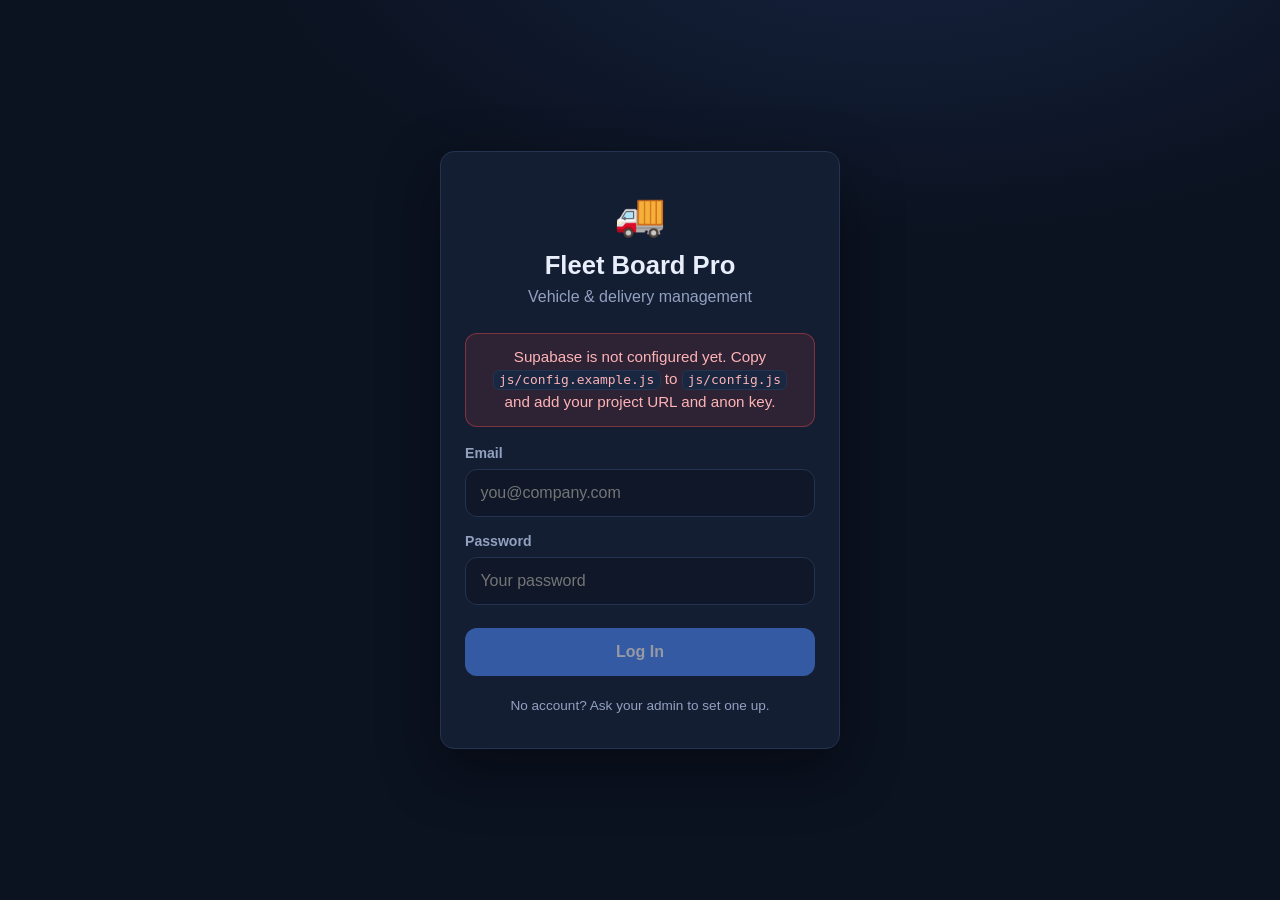
==== admin.html @ 6d69d4e4 "Add login page and role-based dashboards - Login with Supabase Auth (email + password), friendly err" ====
<!doctype html>
<html lang="en">
<head>
  <meta charset="utf-8">
  <meta name="viewport" content="width=device-width, initial-scale=1">
  <title>Fleet Board Pro — Admin</title>
  <link rel="stylesheet" href="css/style.css">
</head>
<body class="loading">
  <div class="app">
    <header class="topbar">
      <div class="brand">🚚 Fleet Board Pro</div>
      <div class="user-info">
        <span id="userName" class="user-name"></span>
        <span id="roleBadge" class="badge"></span>
      </div>
      <button id="logoutBtn" class="btn btn-outline" type="button">Log Out</button>
    </header>

    <main class="content">
      <h2>Admin Dashboard</h2>
      <p class="muted page-sub"><span id="companyName"></span></p>

      <section class="cards">
        <div class="card">
          <h3>🏢 Outlets</h3>
          <p>Manage your company's outlets and shops.</p>
          <span class="soon">Coming soon</span>
        </div>
        <div class="card">
          <h3>🚐 Vehicles</h3>
          <p>Add vehicles, assign drivers, set maintenance.</p>
          <span class="soon">Coming soon</span>
        </div>
        <div class="card">
          <h3>👤 Drivers</h3>
          <p>Manage driver records and details.</p>
          <span class="soon">Coming soon</span>
        </div>
        <div class="card">
          <h3>🔑 Users</h3>
          <p>Activate new users and assign roles.</p>
          <span class="soon">Coming soon</span>
        </div>
        <div class="card">
          <h3>📋 All Requests</h3>
          <p>View every vehicle request and its status.</p>
          <span class="soon">Coming soon</span>
        </div>
        <div class="card">
          <h3>📊 Reports</h3>
          <p>Job history and vehicle usage reports.</p>
          <span class="soon">Coming soon</span>
        </div>
      </section>
    </main>
  </div>

  <div class="loader">Loading…</div>

  <script src="vendor/supabase.js"></script>
  <script src="js/config.js"></script>
  <script src="js/supabase-client.js"></script>
  <script src="js/auth.js"></script>
  <script>initDashboard('admin');</script>
</body>
</html>
---- css/style.css ----
/* Fleet Board Pro — shared styles
   Dark premium dashboard, mobile-first, large touch targets. */

:root {
  --bg: #0b1220;
  --bg-soft: #0f1729;
  --panel: #141e33;
  --panel-2: #1a2740;
  --border: #24334f;
  --text: #e9eefb;
  --muted: #92a1c0;
  --accent: #4f8cff;
  --accent-press: #3b6fd4;
  --green: #2fbf71;
  --amber: #f0a020;
  --red: #e5484d;
  --purple: #9b6dff;
  --radius: 14px;
}

* { box-sizing: border-box; }

html, body {
  margin: 0;
  padding: 0;
  min-height: 100%;
}

body {
  background: radial-gradient(1200px 600px at 70% -10%, #16233f 0%, var(--bg) 55%);
  color: var(--text);
  font-family: -apple-system, BlinkMacSystemFont, "Segoe UI", Roboto, "Helvetica Neue", Arial, sans-serif;
  font-size: 16px;
  line-height: 1.5;
  -webkit-font-smoothing: antialiased;
}

h1, h2, h3 { margin: 0 0 0.5rem; line-height: 1.25; }
h1 { font-size: 1.6rem; }
h2 { font-size: 1.35rem; }
h3 { font-size: 1.05rem; }

.muted { color: var(--muted); }
.small { font-size: 0.85rem; }
.hidden { display: none !important; }

code {
  background: var(--panel-2);
  border: 1px solid var(--border);
  border-radius: 6px;
  padding: 0.1em 0.4em;
  font-size: 0.85em;
}

/* ---------- Buttons ---------- */

.btn {
  display: inline-flex;
  align-items: center;
  justify-content: center;
  min-height: 48px;
  padding: 0.6rem 1.25rem;
  border: 1px solid transparent;
  border-radius: 12px;
  font-size: 1rem;
  font-weight: 600;
  color: var(--text);
  background: var(--panel-2);
  cursor: pointer;
  text-decoration: none;
  transition: background 0.15s ease, transform 0.05s ease;
}

.btn:active { transform: scale(0.98); }
.btn:disabled { opacity: 0.55; cursor: not-allowed; }

.btn-primary { background: var(--accent); color: #fff; }
.btn-primary:hover:not(:disabled) { background: var(--accent-press); }

.btn-outline {
  background: transparent;
  border-color: var(--border);
  color: var(--muted);
}
.btn-outline:hover { color: var(--text); border-color: var(--muted); }

.btn-block { width: 100%; }

/* ---------- Alerts ---------- */

.alert {
  border-radius: 12px;
  padding: 0.75rem 1rem;
  margin-bottom: 1rem;
  font-size: 0.95rem;
}

.alert-error {
  background: rgba(229, 72, 77, 0.12);
  border: 1px solid rgba(229, 72, 77, 0.45);
  color: #ffb3b5;
}

/* ---------- Badges ---------- */

.badge {
  display: inline-block;
  padding: 0.15rem 0.65rem;
  border-radius: 999px;
  font-size: 0.78rem;
  font-weight: 700;
  letter-spacing: 0.02em;
  white-space: nowrap;
}

.badge-role-admin   { background: rgba(155, 109, 255, 0.18); color: #c9aaff; border: 1px solid rgba(155, 109, 255, 0.5); }
.badge-role-manager { background: rgba(79, 140, 255, 0.18);  color: #9dbfff; border: 1px solid rgba(79, 140, 255, 0.5); }
.badge-role-outlet  { background: rgba(240, 160, 32, 0.16);  color: #ffd08a; border: 1px solid rgba(240, 160, 32, 0.5); }
.badge-role-driver  { background: rgba(47, 191, 113, 0.16);  color: #8fe6b8; border: 1px solid rgba(47, 191, 113, 0.5); }

/* Status badges (used by later features, colors fixed now for consistency) */
.badge-available   { background: rgba(47, 191, 113, 0.16); color: #8fe6b8; border: 1px solid rgba(47, 191, 113, 0.5); }
.badge-busy        { background: rgba(240, 160, 32, 0.16); color: #ffd08a; border: 1px solid rgba(240, 160, 32, 0.5); }
.badge-offline     { background: rgba(146, 161, 192, 0.14); color: #b7c3dd; border: 1px solid rgba(146, 161, 192, 0.45); }
.badge-maintenance { background: rgba(229, 72, 77, 0.14);  color: #ffb3b5; border: 1px solid rgba(229, 72, 77, 0.45); }

/* ---------- Login page ---------- */

.login-wrap {
  min-height: 100vh;
  display: flex;
  align-items: center;
  justify-content: center;
  padding: 1.25rem;
}

.login-card {
  width: 100%;
  max-width: 400px;
  background: var(--panel);
  border: 1px solid var(--border);
  border-radius: var(--radius);
  padding: 2rem 1.5rem;
  text-align: center;
  box-shadow: 0 20px 60px rgba(0, 0, 0, 0.4);
}

.login-card .logo { font-size: 2.6rem; margin-bottom: 0.25rem; }
.login-card h1 { margin-bottom: 0.15rem; }
.login-card > .muted { margin: 0 0 1.5rem; }

.login-card form { text-align: left; }

.login-card label {
  display: block;
  font-size: 0.88rem;
  font-weight: 600;
  color: var(--muted);
  margin: 0.9rem 0 0.3rem;
}

.login-card input {
  width: 100%;
  min-height: 48px;
  padding: 0.6rem 0.9rem;
  border-radius: 12px;
  border: 1px solid var(--border);
  background: var(--bg-soft);
  color: var(--text);
  font-size: 1rem;
}

.login-card input:focus {
  outline: none;
  border-color: var(--accent);
  box-shadow: 0 0 0 3px rgba(79, 140, 255, 0.25);
}

.login-card .btn-block { margin-top: 1.4rem; }
.login-card .small { margin-top: 1.25rem; margin-bottom: 0; }

/* ---------- Dashboard layout ---------- */

body.loading .app { display: none; }

.loader {
  min-height: 100vh;
  display: flex;
  align-items: center;
  justify-content: center;
  color: var(--muted);
  font-size: 1rem;
}
body.ready .loader { display: none; }

.topbar {
  display: flex;
  align-items: center;
  gap: 0.75rem 1rem;
  flex-wrap: wrap;
  padding: 0.8rem 1rem;
  background: var(--bg-soft);
  border-bottom: 1px solid var(--border);
  position: sticky;
  top: 0;
  z-index: 10;
}

.brand {
  font-size: 1.05rem;
  font-weight: 700;
  white-space: nowrap;
}

.user-info {
  display: flex;
  align-items: center;
  gap: 0.5rem;
  margin-left: auto;
  min-width: 0;
}

.user-name {
  font-weight: 600;
  overflow: hidden;
  text-overflow: ellipsis;
  white-space: nowrap;
  max-width: 40vw;
}

.content {
  max-width: 1000px;
  margin: 0 auto;
  padding: 1.25rem 1rem 3rem;
}

.page-sub { margin: 0 0 1.25rem; }

.cards {
  display: grid;
  grid-template-columns: repeat(auto-fit, minmax(230px, 1fr));
  gap: 1rem;
}

.card {
  background: var(--panel);
  border: 1px solid var(--border);
  border-radius: var(--radius);
  padding: 1.1rem 1.15rem;
}

.card h3 { display: flex; align-items: center; gap: 0.5rem; }
.card p { margin: 0.35rem 0 0; color: var(--muted); font-size: 0.92rem; }

.card .soon {
  display: inline-block;
  margin-top: 0.75rem;
  font-size: 0.75rem;
  font-weight: 700;
  letter-spacing: 0.06em;
  text-transform: uppercase;
  color: var(--muted);
  background: var(--panel-2);
  border: 1px solid var(--border);
  border-radius: 999px;
  padding: 0.15rem 0.6rem;
}

/* Driver page: extra large and simple */
.driver-main .card { padding: 1.4rem 1.25rem; }
.driver-main .btn { min-height: 56px; font-size: 1.1rem; }

@media (max-width: 480px) {
  .topbar { padding: 0.7rem 0.75rem; }
  .brand { font-size: 1rem; }
  .content { padding: 1rem 0.75rem 2.5rem; }
  .user-name { max-width: 34vw; }
}
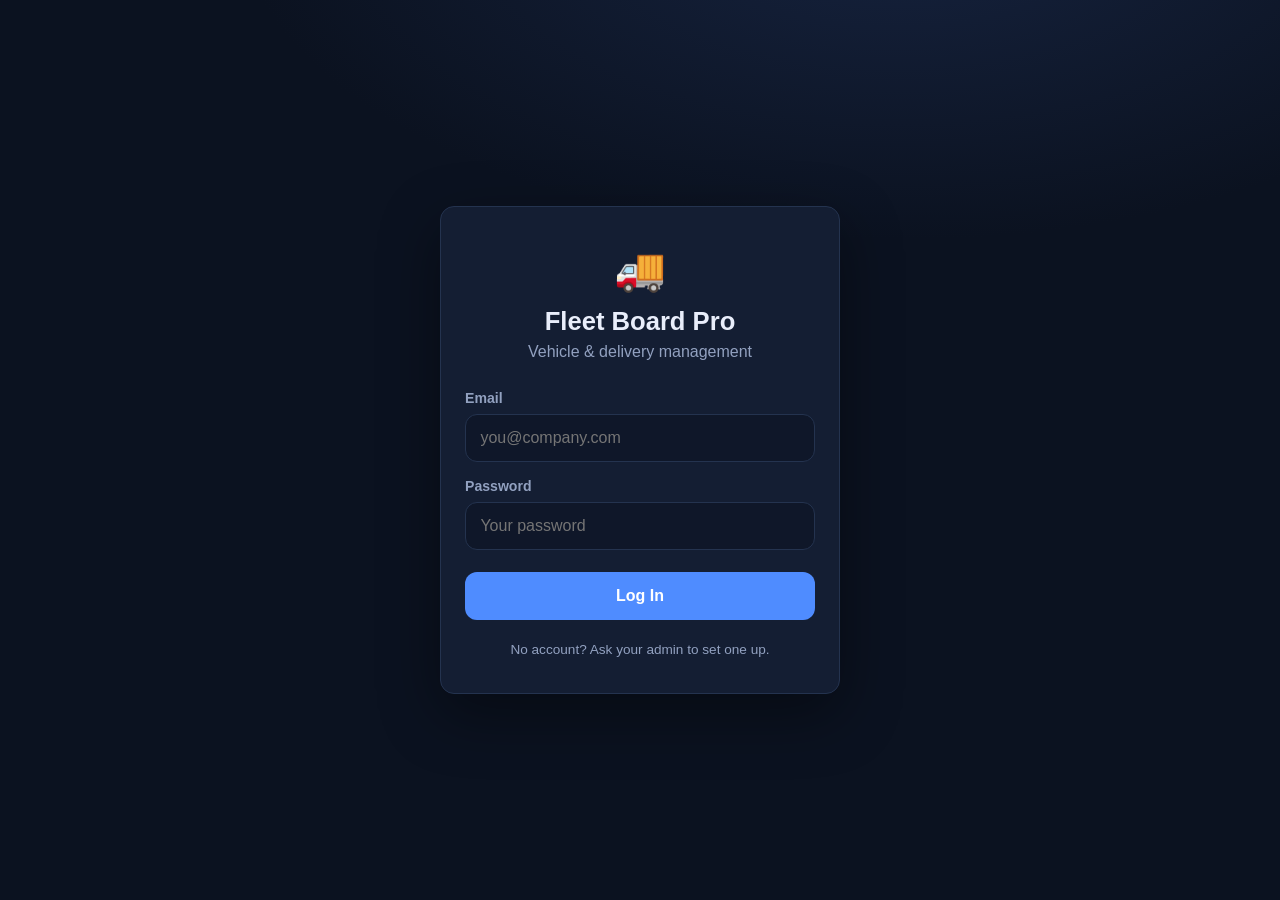
==== commit 17268eed: "Stage 1: My Profile page + outlet delivery tracking My Profile (all roles): - New profile.html + js/" ====
--- a/admin.html
+++ b/admin.html
@@ -2,7 +2,11 @@
 <html lang="en">
 <head>
   <meta charset="utf-8">
-  <meta name="viewport" content="width=device-width, initial-scale=1">
+  <meta name="viewport" content="width=device-width, initial-scale=1, viewport-fit=cover">
+  <meta name="theme-color" content="#0b1220">
+  <link rel="manifest" href="manifest.webmanifest">
+  <link rel="icon" href="icons/icon-192.png">
+  <link rel="apple-touch-icon" href="icons/icon-192.png">
   <title>Fleet Board Pro — Admin</title>
   <link rel="stylesheet" href="css/style.css">
 </head>
@@ -14,6 +18,7 @@
         <span id="userName" class="user-name"></span>
         <span id="roleBadge" class="badge"></span>
       </div>
+      <a class="btn btn-outline btn-small" href="profile.html">Profile</a>
       <button id="logoutBtn" class="btn btn-outline" type="button">Log Out</button>
     </header>
 
@@ -21,37 +26,69 @@
       <h2>Admin Dashboard</h2>
       <p class="muted page-sub"><span id="companyName"></span></p>
 
-      <section class="cards">
-        <div class="card">
-          <h3>🏢 Outlets</h3>
-          <p>Manage your company's outlets and shops.</p>
-          <span class="soon">Coming soon</span>
+      <div id="flash"></div>
+
+      <section>
+        <div class="section-head">
+          <h3>📊 Today Overview</h3>
+          <button id="refreshAll" class="btn btn-outline btn-small" type="button">Refresh</button>
         </div>
-        <div class="card">
+        <div id="overviewStats" class="stats"></div>
+      </section>
+
+      <section id="usersSection" style="margin-top: 1.75rem;">
+        <div class="section-head">
+          <h3>🔑 Users</h3>
+        </div>
+        <p class="muted small">
+          Users sign up on the login page, then must be attached to your company
+          (see <code>supabase/README.md</code>) before they appear here. Creating
+          login accounts or attaching companies still happens in the Supabase
+          Dashboard / SQL Editor — never from this app.
+        </p>
+        <div id="userList" class="request-list"></div>
+      </section>
+
+      <section id="outletsSection" style="margin-top: 1.75rem;">
+        <div class="section-head">
+          <h3>🏬 Outlets</h3>
+          <button class="btn btn-primary btn-small" type="button" data-action="new-outlet">Add Outlet</button>
+        </div>
+        <div id="outletFormHost"></div>
+        <div id="outletList" class="cards"></div>
+      </section>
+
+      <section id="driversSection" style="margin-top: 1.75rem;">
+        <div class="section-head">
+          <h3>🚗 Drivers</h3>
+          <button class="btn btn-primary btn-small" type="button" data-action="new-driver">Add Driver</button>
+        </div>
+        <div id="driverFormHost"></div>
+        <div id="driverList" class="cards"></div>
+      </section>
+
+      <section id="vehiclesSection" style="margin-top: 1.75rem;">
+        <div class="section-head">
           <h3>🚐 Vehicles</h3>
-          <p>Add vehicles, assign drivers, set maintenance.</p>
-          <span class="soon">Coming soon</span>
+          <button class="btn btn-primary btn-small" type="button" data-action="new-vehicle">Add Vehicle</button>
         </div>
-        <div class="card">
-          <h3>👤 Drivers</h3>
-          <p>Manage driver records and details.</p>
-          <span class="soon">Coming soon</span>
+        <div id="vehicleFormHost"></div>
+        <div id="vehicleList" class="cards"></div>
+      </section>
+
+      <section style="margin-top: 1.75rem;">
+        <div class="section-head">
+          <h3>🗂️ Recent Jobs</h3>
         </div>
-        <div class="card">
-          <h3>🔑 Users</h3>
-          <p>Activate new users and assign roles.</p>
-          <span class="soon">Coming soon</span>
+        <div id="jobFilters" class="filter-bar">
+          <button class="filter-btn active" type="button" data-status="all">All</button>
+          <button class="filter-btn" type="button" data-status="pending">Pending</button>
+          <button class="filter-btn" type="button" data-status="accepted">Accepted</button>
+          <button class="filter-btn" type="button" data-status="in_progress">In Progress</button>
+          <button class="filter-btn" type="button" data-status="completed">Completed</button>
+          <button class="filter-btn" type="button" data-status="cancelled">Cancelled</button>
         </div>
-        <div class="card">
-          <h3>📋 All Requests</h3>
-          <p>View every vehicle request and its status.</p>
-          <span class="soon">Coming soon</span>
-        </div>
-        <div class="card">
-          <h3>📊 Reports</h3>
-          <p>Job history and vehicle usage reports.</p>
-          <span class="soon">Coming soon</span>
-        </div>
+        <div id="jobList" class="request-list"></div>
       </section>
     </main>
   </div>
@@ -62,6 +99,11 @@
   <script src="js/config.js"></script>
   <script src="js/supabase-client.js"></script>
   <script src="js/auth.js"></script>
-  <script>initDashboard('admin');</script>
+  <script src="js/ui.js"></script>
+  <script src="js/admin.js"></script>
+  <script>
+    initDashboard('admin').then(function (ctx) { if (ctx) initAdminPage(ctx); });
+  </script>
+  <script src="js/pwa.js"></script>
 </body>
 </html>
--- a/css/style.css
+++ b/css/style.css
@@ -18,6 +18,9 @@
   --radius: 14px;
 }
 
+/* Native controls (selects, scrollbars) render dark to match the theme */
+:root { color-scheme: dark; }
+
 * { box-sizing: border-box; }
 
 html, body {
@@ -74,6 +77,9 @@
 .btn:active { transform: scale(0.98); }
 .btn:disabled { opacity: 0.55; cursor: not-allowed; }
 
+/* No double-tap zoom delay on touch devices */
+.btn, .filter-btn { touch-action: manipulation; }
+
 .btn-primary { background: var(--accent); color: #fff; }
 .btn-primary:hover:not(:disabled) { background: var(--accent-press); }
 
@@ -99,6 +105,12 @@
   background: rgba(229, 72, 77, 0.12);
   border: 1px solid rgba(229, 72, 77, 0.45);
   color: #ffb3b5;
+}
+
+.alert-success {
+  background: rgba(47, 191, 113, 0.12);
+  border: 1px solid rgba(47, 191, 113, 0.45);
+  color: #a4ecc6;
 }
 
 /* ---------- Badges ---------- */
@@ -118,11 +130,252 @@
 .badge-role-outlet  { background: rgba(240, 160, 32, 0.16);  color: #ffd08a; border: 1px solid rgba(240, 160, 32, 0.5); }
 .badge-role-driver  { background: rgba(47, 191, 113, 0.16);  color: #8fe6b8; border: 1px solid rgba(47, 191, 113, 0.5); }
 
-/* Status badges (used by later features, colors fixed now for consistency) */
+/* Status badges — consistent colors across the app */
 .badge-available   { background: rgba(47, 191, 113, 0.16); color: #8fe6b8; border: 1px solid rgba(47, 191, 113, 0.5); }
 .badge-busy        { background: rgba(240, 160, 32, 0.16); color: #ffd08a; border: 1px solid rgba(240, 160, 32, 0.5); }
 .badge-offline     { background: rgba(146, 161, 192, 0.14); color: #b7c3dd; border: 1px solid rgba(146, 161, 192, 0.45); }
 .badge-maintenance { background: rgba(229, 72, 77, 0.14);  color: #ffb3b5; border: 1px solid rgba(229, 72, 77, 0.45); }
+
+.badge-pending     { background: rgba(240, 160, 32, 0.16); color: #ffd08a; border: 1px solid rgba(240, 160, 32, 0.5); }
+.badge-accepted    { background: rgba(79, 140, 255, 0.18); color: #9dbfff; border: 1px solid rgba(79, 140, 255, 0.5); }
+.badge-in_progress { background: rgba(155, 109, 255, 0.18); color: #c9aaff; border: 1px solid rgba(155, 109, 255, 0.5); }
+.badge-completed   { background: rgba(47, 191, 113, 0.16); color: #8fe6b8; border: 1px solid rgba(47, 191, 113, 0.5); }
+.badge-cancelled   { background: rgba(146, 161, 192, 0.14); color: #b7c3dd; border: 1px solid rgba(146, 161, 192, 0.45); }
+
+/* ---------- Forms (dashboard pages) ---------- */
+
+.field { margin-bottom: 0.9rem; }
+
+.field label {
+  display: block;
+  font-size: 0.88rem;
+  font-weight: 600;
+  color: var(--muted);
+  margin: 0 0 0.3rem;
+}
+
+.field input,
+.field textarea,
+.field select {
+  width: 100%;
+  min-height: 48px;
+  padding: 0.6rem 0.9rem;
+  border-radius: 12px;
+  border: 1px solid var(--border);
+  background: var(--bg-soft);
+  color: var(--text);
+  font-size: 1rem;
+  font-family: inherit;
+}
+
+.field textarea { min-height: 84px; resize: vertical; }
+
+.field input:focus,
+.field textarea:focus,
+.field select:focus {
+  outline: none;
+  border-color: var(--accent);
+  box-shadow: 0 0 0 3px rgba(79, 140, 255, 0.25);
+}
+
+.form-grid {
+  display: grid;
+  grid-template-columns: 1fr 1fr;
+  gap: 0 1rem;
+}
+
+.form-grid .full { grid-column: 1 / -1; }
+
+@media (max-width: 640px) {
+  .form-grid { grid-template-columns: 1fr; }
+}
+
+/* ---------- Panels, sections, request cards ---------- */
+
+.panel {
+  background: var(--panel);
+  border: 1px solid var(--border);
+  border-radius: var(--radius);
+  padding: 1.15rem;
+  margin-bottom: 1.5rem;
+}
+
+.panel h3 { margin-bottom: 0.9rem; }
+
+.section-head {
+  display: flex;
+  align-items: center;
+  justify-content: space-between;
+  gap: 0.75rem;
+  margin: 0 0 0.75rem;
+}
+
+.section-head h3 { margin: 0; }
+
+.btn-small { min-height: 38px; padding: 0.35rem 0.9rem; font-size: 0.9rem; }
+.btn-danger { background: var(--red); color: #fff; }
+.btn-success { background: var(--green); color: #fff; }
+
+.request-list { display: grid; gap: 0.9rem; }
+
+.request-card {
+  background: var(--panel);
+  border: 1px solid var(--border);
+  border-radius: var(--radius);
+  padding: 1rem 1.1rem;
+}
+
+.request-top {
+  display: flex;
+  justify-content: space-between;
+  align-items: center;
+  gap: 0.5rem;
+  margin-bottom: 0.5rem;
+}
+
+.request-card .route div { padding: 0.15rem 0; overflow-wrap: anywhere; }
+
+.request-card .meta {
+  color: var(--muted);
+  font-size: 0.92rem;
+  margin-top: 0.25rem;
+  overflow-wrap: anywhere;
+}
+
+.request-actions {
+  display: flex;
+  gap: 0.6rem;
+  margin-top: 0.9rem;
+  flex-wrap: wrap;
+}
+
+.request-actions .btn { flex: 1; min-width: 130px; }
+
+.inline-panel {
+  margin-top: 0.9rem;
+  border-top: 1px solid var(--border);
+  padding-top: 0.9rem;
+}
+
+.chip {
+  display: inline-block;
+  background: var(--panel-2);
+  border: 1px solid var(--border);
+  border-radius: 999px;
+  padding: 0.15rem 0.6rem;
+  font-size: 0.82rem;
+  color: var(--muted);
+  margin: 0.5rem 0.4rem 0 0;
+}
+
+.empty-state {
+  color: var(--muted);
+  text-align: center;
+  padding: 1.5rem 1rem;
+  background: var(--panel);
+  border: 1px dashed var(--border);
+  border-radius: var(--radius);
+}
+
+/* ---------- History filters ---------- */
+
+.filter-bar {
+  display: flex;
+  flex-wrap: wrap;
+  align-items: center;
+  gap: 0.5rem;
+  margin-bottom: 0.9rem;
+}
+
+.filter-btn {
+  background: var(--panel-2);
+  border: 1px solid var(--border);
+  color: var(--muted);
+  border-radius: 999px;
+  padding: 0.35rem 0.9rem;
+  font-size: 0.88rem;
+  font-weight: 600;
+  cursor: pointer;
+  min-height: 38px;
+}
+
+.filter-btn.active {
+  background: rgba(79, 140, 255, 0.18);
+  border-color: var(--accent);
+  color: #9dbfff;
+}
+
+.filter-sep {
+  width: 1px;
+  height: 22px;
+  background: var(--border);
+  margin: 0 0.25rem;
+}
+
+/* ---------- Vehicle overview & map (manager) ---------- */
+
+.stats {
+  display: grid;
+  grid-template-columns: repeat(4, 1fr);
+  gap: 0.75rem;
+}
+
+@media (max-width: 640px) {
+  .stats { grid-template-columns: repeat(2, 1fr); }
+}
+
+.stat {
+  background: var(--panel);
+  border: 1px solid var(--border);
+  border-radius: var(--radius);
+  padding: 0.75rem;
+  text-align: center;
+}
+
+.stat-num { font-size: 1.6rem; font-weight: 700; line-height: 1.2; }
+.stat-label { color: var(--muted); font-size: 0.85rem; }
+
+/* Location freshness chips (display-only labels) */
+.fresh-live    { color: #8fe6b8; border-color: rgba(47, 191, 113, 0.5); }
+.fresh-old     { color: #ffd08a; border-color: rgba(240, 160, 32, 0.5); }
+.fresh-offline { color: #ffb3b5; border-color: rgba(229, 72, 77, 0.45); }
+
+#vehicleMap, #trackMap {
+  height: 320px;
+  border-radius: 12px;
+  z-index: 0; /* keep below the sticky topbar */
+}
+
+/* Soften the light map tiles to sit better in the dark theme */
+#vehicleMap .leaflet-tile-pane,
+#trackMap .leaflet-tile-pane { filter: grayscale(30%) brightness(85%); }
+
+/* Dark-theme map popups (Leaflet defaults to white-on-white here) */
+#vehicleMap .leaflet-popup-content-wrapper,
+#vehicleMap .leaflet-popup-tip,
+#trackMap .leaflet-popup-content-wrapper,
+#trackMap .leaflet-popup-tip {
+  background: var(--panel);
+  color: var(--text);
+  border: 1px solid var(--border);
+}
+
+/* ---------- My Profile ---------- */
+
+.profile-card { display: grid; gap: 0.1rem; }
+
+.profile-row {
+  display: flex;
+  justify-content: space-between;
+  align-items: center;
+  gap: 1rem;
+  padding: 0.7rem 0.1rem;
+  border-bottom: 1px solid var(--border);
+}
+.profile-row:last-child { border-bottom: none; }
+
+.profile-label { color: var(--muted); font-size: 0.9rem; }
+.profile-value { font-weight: 600; text-align: right; overflow-wrap: anywhere; }
 
 /* ---------- Login page ---------- */
 
@@ -199,6 +452,10 @@
   gap: 0.75rem 1rem;
   flex-wrap: wrap;
   padding: 0.8rem 1rem;
+  /* Respect notches/status bars when installed as a PWA */
+  padding-top: calc(0.8rem + env(safe-area-inset-top, 0px));
+  padding-left: calc(1rem + env(safe-area-inset-left, 0px));
+  padding-right: calc(1rem + env(safe-area-inset-right, 0px));
   background: var(--bg-soft);
   border-bottom: 1px solid var(--border);
   position: sticky;
@@ -232,6 +489,7 @@
   max-width: 1000px;
   margin: 0 auto;
   padding: 1.25rem 1rem 3rem;
+  padding-bottom: calc(3rem + env(safe-area-inset-bottom, 0px));
 }
 
 .page-sub { margin: 0 0 1.25rem; }
@@ -271,8 +529,17 @@
 .driver-main .btn { min-height: 56px; font-size: 1.1rem; }
 
 @media (max-width: 480px) {
-  .topbar { padding: 0.7rem 0.75rem; }
+  .topbar {
+    padding: 0.7rem 0.75rem;
+    padding-top: calc(0.7rem + env(safe-area-inset-top, 0px));
+  }
   .brand { font-size: 1rem; }
-  .content { padding: 1rem 0.75rem 2.5rem; }
+  .content {
+    padding: 1rem 0.75rem 2.5rem;
+    padding-bottom: calc(2.5rem + env(safe-area-inset-bottom, 0px));
+  }
   .user-name { max-width: 34vw; }
-}
+  .topbar .btn { min-height: 42px; padding: 0.45rem 0.9rem; font-size: 0.92rem; }
+  #vehicleMap, #trackMap { height: 260px; }
+  .request-actions .btn { min-width: 110px; }
+}
